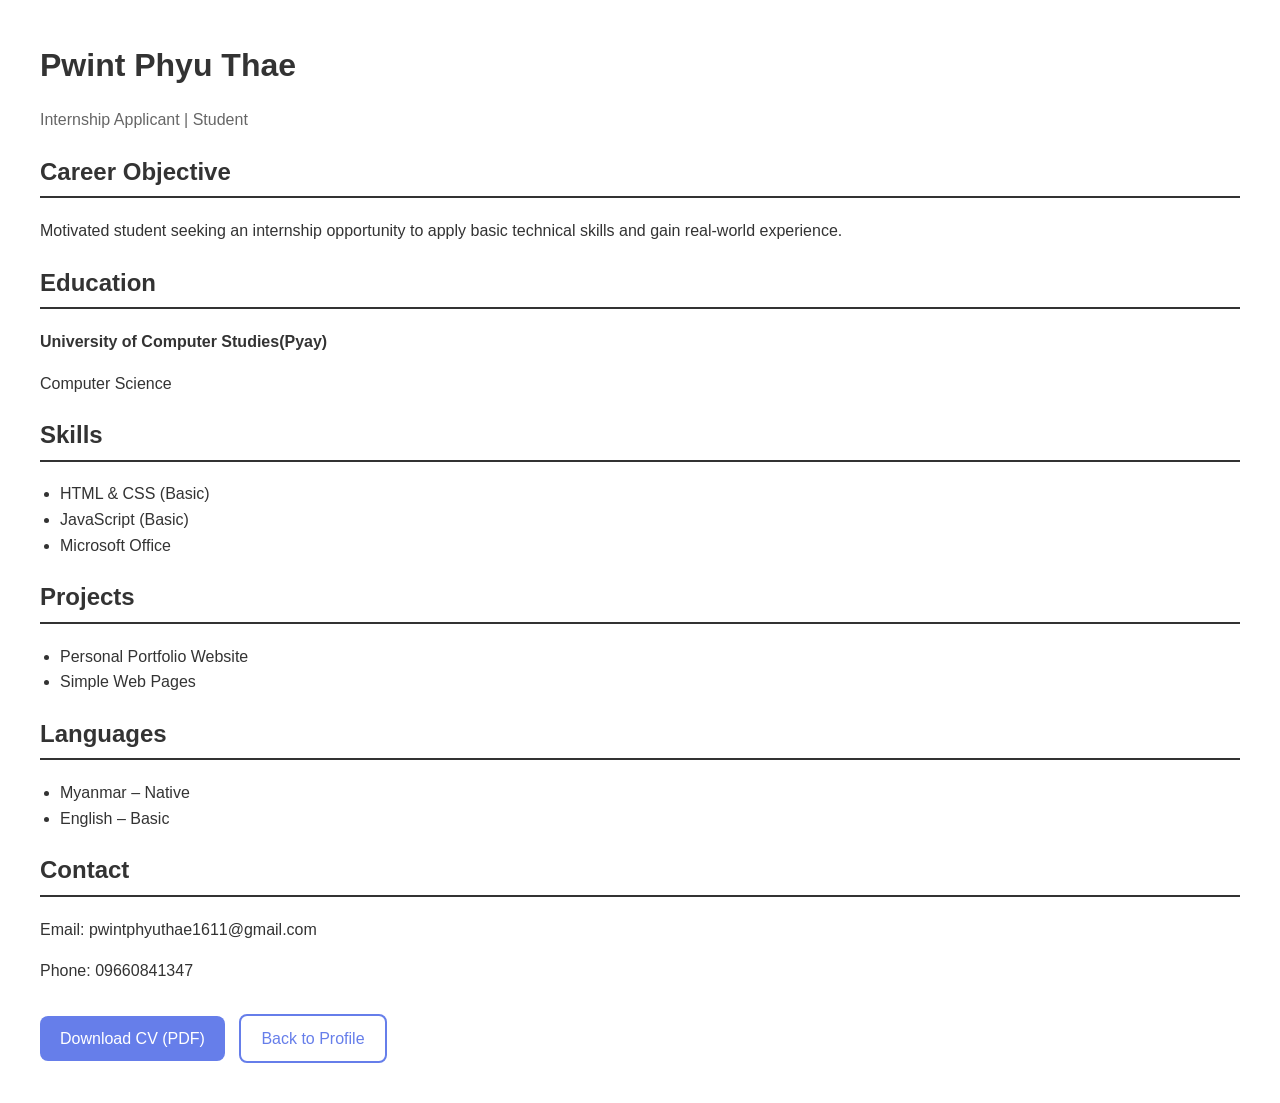
==== cv.html @ a780c313 "Add files via upload" ====
<!DOCTYPE html>
<html lang="en">
<head>
    <meta charset="UTF-8">
    <title>My CV</title>
    <style>
        body {
            font-family: Arial, sans-serif;
            margin: 40px;
            line-height: 1.6;
            color: #333;
        }
        h1 {
            margin-bottom: 5px;
        }
        .subtitle {
            color: #666;
            margin-bottom: 20px;
        }
        .section {
            margin-bottom: 20px;
        }
        .section h2 {
            border-bottom: 2px solid #333;
            padding-bottom: 5px;
        }
        ul {
            padding-left: 20px;
        }
        .buttons {
            margin-top: 30px;
        }
        .btn {
            display: inline-block;
            padding: 10px 20px;
            background: #667eea;
            color: #fff;
            text-decoration: none;
            border-radius: 8px;
            margin-right: 10px;
        }
        .btn.outline {
            background: transparent;
            color: #667eea;
            border: 2px solid #667eea;
        }
    </style>
</head>
<body>

<h1>Pwint Phyu Thae</h1>
<p class="subtitle">Internship Applicant | Student</p>

<div class="section">
    <h2>Career Objective</h2>
    <p>
        Motivated student seeking an internship opportunity to apply basic technical
        skills and gain real-world experience.
    </p>
</div>

<div class="section">
    <h2>Education</h2>
    <p><strong>University of Computer Studies(Pyay)</strong></p>
    <p>Computer Science</p>
</div>

<div class="section">
    <h2>Skills</h2>
    <ul>
        <li>HTML & CSS (Basic)</li>
        <li>JavaScript (Basic)</li>
        <li>Microsoft Office</li>
    </ul>
</div>

<div class="section">
    <h2>Projects</h2>
    <ul>
        <li>Personal Portfolio Website</li>
        <li>Simple Web Pages</li>
    </ul>
</div>

<div class="section">
    <h2>Languages</h2>
    <ul>
        <li>Myanmar – Native</li>
        <li>English – Basic</li>
    </ul>
</div>

<div class="section">
    <h2>Contact</h2>
    <p>Email: pwintphyuthae1611@gmail.com</p>
    <p>Phone: 09660841347</p>
</div>

<div class="buttons">
    <a href="cv.pdf" download class="btn">Download CV (PDF)</a>
    <a href="index.html" class="btn outline">Back to Profile</a>
</div>

</body>
</html>
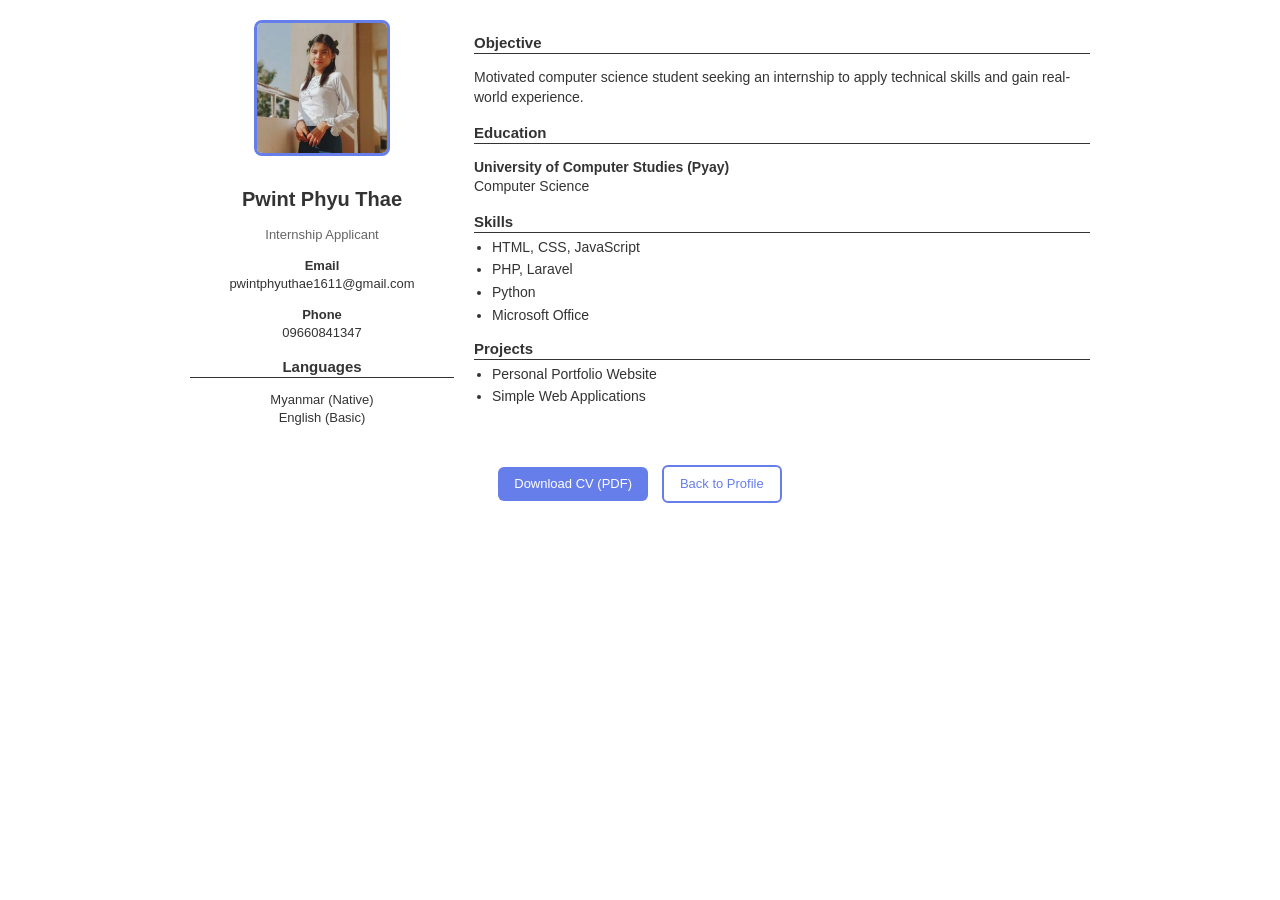
==== commit 75d73caf: "Update cv.html" ====
--- a/cv.html
+++ b/cv.html
@@ -2,100 +2,190 @@
 <html lang="en">
 <head>
     <meta charset="UTF-8">
-    <title>My CV</title>
+    <title>One Page CV</title>
+
+    <meta name="viewport" content="width=device-width, initial-scale=1.0">
+
     <style>
         body {
             font-family: Arial, sans-serif;
-            margin: 40px;
-            line-height: 1.6;
+            margin: 20px;
+            line-height: 1.4;
             color: #333;
+            font-size: 14px;
         }
-        h1 {
+
+        .cv-container {
+            display: flex;
+            max-width: 900px;
+            margin: auto;
+            gap: 20px;
+        }
+
+        /* LEFT */
+        .left {
+            width: 30%;
+            text-align: center;
+            font-size: 13px;
+        }
+
+        /* ✅ Square Photo */
+        .left img {
+            width: 130px;
+            height: 130px;
+            object-fit: cover;
+            border: 3px solid #667eea;
+            border-radius: 8px; /* change to 0 for sharp square */
+            margin-bottom: 10px;
+        }
+
+        .left h1 {
+            font-size: 20px;
+            margin-bottom: 2px;
+        }
+
+        .subtitle {
+            color: #666;
+            margin-bottom: 10px;
+        }
+
+        /* RIGHT */
+        .right {
+            width: 70%;
+        }
+
+        .section {
+            margin-bottom: 12px;
+        }
+
+        .section h2 {
+            font-size: 15px;
+            border-bottom: 1px solid #333;
             margin-bottom: 5px;
         }
-        .subtitle {
-            color: #666;
-            margin-bottom: 20px;
+
+        ul {
+            padding-left: 18px;
+            margin: 0;
         }
-        .section {
-            margin-bottom: 20px;
+
+        li {
+            margin-bottom: 3px;
         }
-        .section h2 {
-            border-bottom: 2px solid #333;
-            padding-bottom: 5px;
+
+        /* Buttons */
+        .buttons {
+            text-align: center;
+            margin-top: 20px;
         }
-        ul {
-            padding-left: 20px;
-        }
-        .buttons {
-            margin-top: 30px;
-        }
+
         .btn {
             display: inline-block;
-            padding: 10px 20px;
+            padding: 8px 16px;
             background: #667eea;
             color: #fff;
             text-decoration: none;
-            border-radius: 8px;
-            margin-right: 10px;
+            border-radius: 6px;
+            margin: 5px;
+            font-size: 13px;
         }
+
         .btn.outline {
             background: transparent;
             color: #667eea;
             border: 2px solid #667eea;
         }
+
+        /* Mobile */
+        @media (max-width: 768px) {
+            .cv-container {
+                flex-direction: column;
+            }
+
+            .left,
+            .right {
+                width: 100%;
+            }
+
+            .left {
+                border-bottom: 1px solid #eee;
+                padding-bottom: 15px;
+                margin-bottom: 15px;
+            }
+        }
+
+        /* Print */
+        @media print {
+            .buttons {
+                display: none;
+            }
+
+            body {
+                margin: 10px;
+            }
+        }
     </style>
 </head>
 <body>
 
-<h1>Pwint Phyu Thae</h1>
-<p class="subtitle">Internship Applicant | Student</p>
+<div class="cv-container">
 
-<div class="section">
-    <h2>Career Objective</h2>
-    <p>
-        Motivated student seeking an internship opportunity to apply basic technical
-        skills and gain real-world experience.
-    </p>
+    <!-- LEFT -->
+    <div class="left">
+        <img src="profile.jpg" alt="Profile Photo">
+        <h1>Pwint Phyu Thae</h1>
+        <p class="subtitle">Internship Applicant</p>
+
+        <p><strong>Email</strong><br>pwintphyuthae1611@gmail.com</p>
+        <p><strong>Phone</strong><br>09660841347</p>
+
+        <div class="section">
+            <h2>Languages</h2>
+            <p>Myanmar (Native)<br>English (Basic)</p>
+        </div>
+    </div>
+
+    <!-- RIGHT -->
+    <div class="right">
+
+        <div class="section">
+            <h2>Objective</h2>
+            <p>
+                Motivated computer science student seeking an internship to apply technical
+                skills and gain real-world experience.
+            </p>
+        </div>
+
+        <div class="section">
+            <h2>Education</h2>
+            <p>
+                <strong>University of Computer Studies (Pyay)</strong><br>
+                Computer Science
+            </p>
+        </div>
+
+        <div class="section">
+            <h2>Skills</h2>
+            <ul>
+                <li>HTML, CSS, JavaScript</li>
+                <li>PHP, Laravel</li>
+                <li>Python</li>
+                <li>Microsoft Office</li>
+            </ul>
+        </div>
+
+        <div class="section">
+            <h2>Projects</h2>
+            <ul>
+                <li>Personal Portfolio Website</li>
+                <li>Simple Web Applications</li>
+            </ul>
+        </div>
+
+    </div>
 </div>
 
-<div class="section">
-    <h2>Education</h2>
-    <p><strong>University of Computer Studies(Pyay)</strong></p>
-    <p>Computer Science</p>
-</div>
-
-<div class="section">
-    <h2>Skills</h2>
-    <ul>
-        <li>HTML & CSS (Basic)</li>
-        <li>JavaScript (Basic)</li>
-        <li>Microsoft Office</li>
-    </ul>
-</div>
-
-<div class="section">
-    <h2>Projects</h2>
-    <ul>
-        <li>Personal Portfolio Website</li>
-        <li>Simple Web Pages</li>
-    </ul>
-</div>
-
-<div class="section">
-    <h2>Languages</h2>
-    <ul>
-        <li>Myanmar – Native</li>
-        <li>English – Basic</li>
-    </ul>
-</div>
-
-<div class="section">
-    <h2>Contact</h2>
-    <p>Email: pwintphyuthae1611@gmail.com</p>
-    <p>Phone: 09660841347</p>
-</div>
-
+<!-- BUTTONS -->
 <div class="buttons">
     <a href="cv.pdf" download class="btn">Download CV (PDF)</a>
     <a href="index.html" class="btn outline">Back to Profile</a>
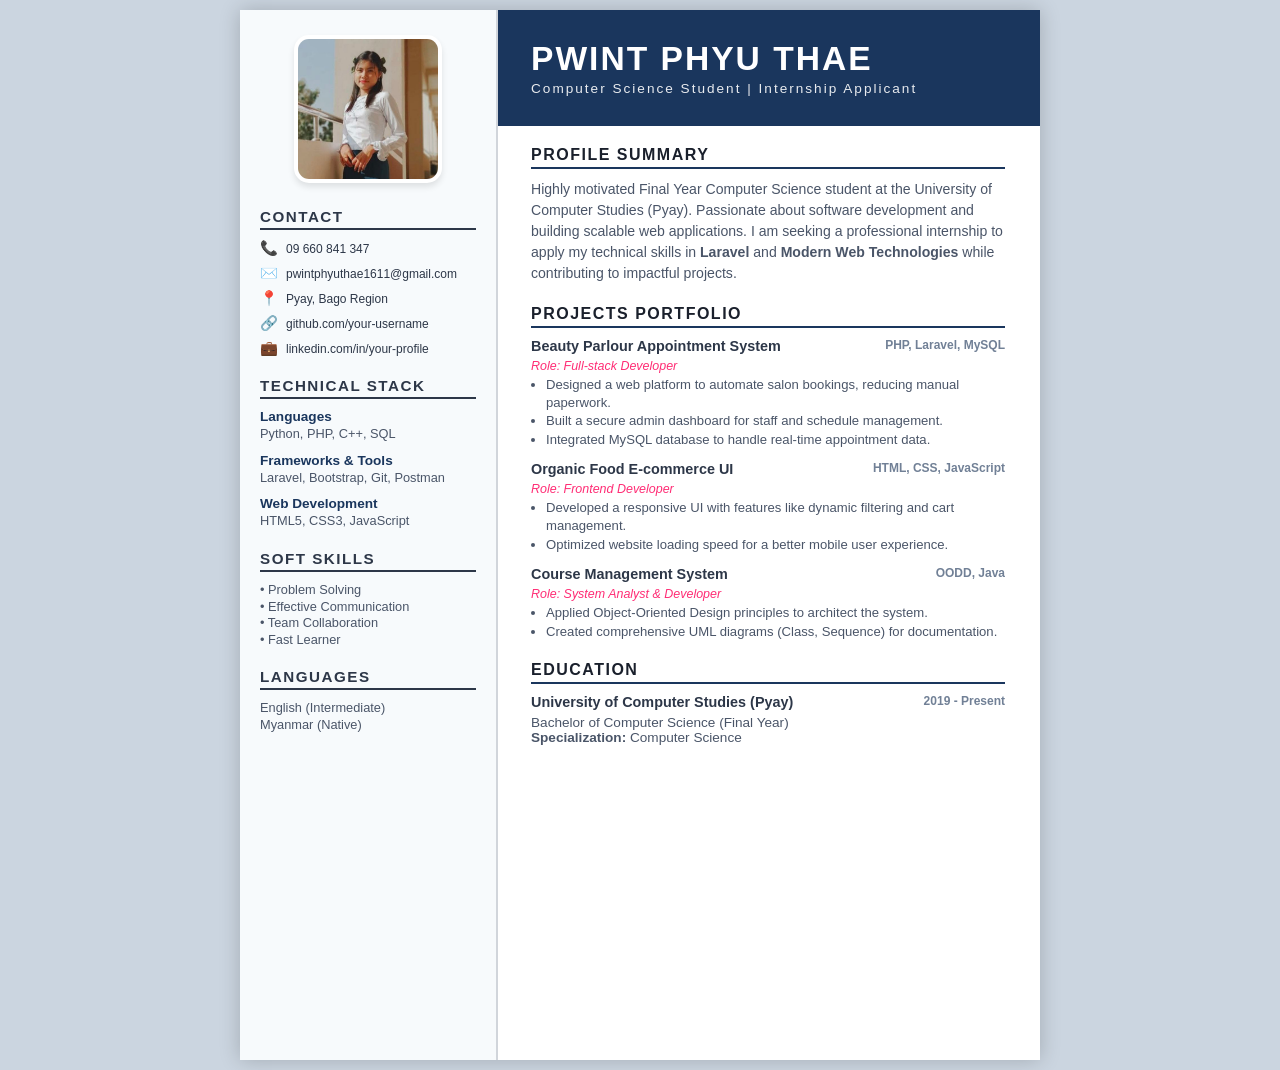
==== commit e3c6ddef: "Update cv.html" ====
--- a/cv.html
+++ b/cv.html
@@ -2,194 +2,340 @@
 <html lang="en">
 <head>
     <meta charset="UTF-8">
-    <title>One Page CV</title>
-
     <meta name="viewport" content="width=device-width, initial-scale=1.0">
-
+    <title>Pwint Phyu Thae - Resume</title>
     <style>
+        :root {
+            --dark-blue: #1a365d;
+            --light-gray: #e2e8f0;
+            --text-gray: #4a5568;
+            --sidebar-bg: #f7fafc;
+            --accent-pink: #ff2d75;
+        }
+
         body {
-            font-family: Arial, sans-serif;
-            margin: 20px;
+            font-family: 'Segoe UI', Tahoma, Geneva, Verdana, sans-serif;
+            margin: 0;
+            padding: 0;
+            background-color: #cbd5e0;
+            display: flex;
+            justify-content: center;
+            color: #2d3748;
+        }
+
+        .resume-container {
+            background-color: white;
+            width: 800px;
+            height: 1050px;
+            display: flex;
+            position: relative; /* မြဉ်းကြောင်းအတွက် position သတ်မှတ်ချက် */
+            box-shadow: 0 0 20px rgba(0,0,0,0.2);
+            margin: 10px;
+            overflow: hidden;
+        }
+
+        /* အလယ်က မြဉ်းကြောင်းကို ပိုသေချာအောင် Pseudo-element သုံးထားပါတယ် */
+        .resume-container::before {
+            content: "";
+            position: absolute;
+            left: 32%;
+            top: 0;
+            bottom: 0;
+            width: 1.5px;
+            background-color: #d1d5db; /* မြဉ်းကြောင်းအရောင် */
+            z-index: 10;
+        }
+
+        /* Sidebar Styling */
+        .sidebar {
+            width: 32%;
+            background-color: var(--sidebar-bg);
+            padding: 25px 20px;
+            box-sizing: border-box;
+            -webkit-print-color-adjust: exact;
+        }
+
+        .profile-img {
+            width: 140px;
+            height: 140px;
+            background-color: #ddd;
+            border-radius: 15px;
+            margin-bottom: 25px;
+            object-fit: cover;
+            border: 4px solid white;
+            box-shadow: 0 4px 6px rgba(0,0,0,0.1);
+            display: block;
+            margin-left: auto;
+            margin-right: auto;
+        }
+
+        .sidebar-section {
+            margin-bottom: 20px;
+        }
+
+        .sidebar-title {
+            text-transform: uppercase;
+            letter-spacing: 1.5px;
+            font-weight: bold;
+            border-bottom: 2px solid #2d3748;
+            padding-bottom: 3px;
+            margin-bottom: 10px;
+            font-size: 0.95rem;
+        }
+
+        .contact-item {
+            display: flex;
+            align-items: center;
+            margin-bottom: 8px;
+            font-size: 0.75rem;
+            word-break: break-all;
+        }
+
+        .contact-item span {
+            margin-right: 8px;
+            font-size: 0.9rem;
+            color: var(--dark-blue);
+        }
+
+        .skill-group {
+            margin-bottom: 10px;
+        }
+
+        .skill-header {
+            font-weight: bold;
+            font-size: 0.85rem;
+            color: var(--dark-blue);
+            margin-bottom: 2px;
+        }
+
+        .skill-tags {
+            font-size: 0.8rem;
+            color: var(--text-gray);
+            line-height: 1.3;
+        }
+
+        /* Main Content */
+        .main-content {
+            width: 68%;
+            background-color: white;
+        }
+
+        .header-banner {
+            background-color: var(--dark-blue);
+            color: white;
+            padding: 30px 35px;
+            -webkit-print-color-adjust: exact;
+        }
+
+        .header-banner h1 {
+            margin: 0;
+            font-size: 2.1rem;
+            text-transform: uppercase;
+            letter-spacing: 2px;
+        }
+
+        .header-banner p {
+            margin: 3px 0 0;
+            letter-spacing: 2px;
+            font-size: 0.85rem;
+            opacity: 0.9;
+        }
+
+        .content-padding {
+            padding: 20px 35px;
+        }
+
+        .main-section {
+            margin-bottom: 20px;
+        }
+
+        .main-title {
+            text-transform: uppercase;
+            letter-spacing: 1.5px;
+            font-weight: bold;
+            border-bottom: 2px solid var(--dark-blue);
+            padding-bottom: 3px;
+            margin-bottom: 10px;
+            color: #1a202c;
+            font-size: 1rem;
+        }
+
+        .profile-text {
+            line-height: 1.5;
+            color: var(--text-gray);
+            font-size: 0.88rem;
+        }
+
+        .exp-header {
+            display: flex;
+            justify-content: space-between;
+            font-weight: bold;
+            margin-bottom: 5px;
+            font-size: 0.9rem;
+        }
+
+        .project-block {
+            margin-bottom: 12px;
+        }
+
+        .project-name {
+            font-weight: bold;
+            font-size: 0.9rem;
+            color: #2d3748;
+        }
+
+        .project-role {
+            font-size: 0.78rem;
+            color: var(--accent-pink);
+            font-style: italic;
+            margin-bottom: 3px;
+        }
+
+        .project-desc {
+            margin: 3px 0 8px 15px;
+            font-size: 0.82rem;
+            color: var(--text-gray);
             line-height: 1.4;
-            color: #333;
-            font-size: 14px;
-        }
-
-        .cv-container {
-            display: flex;
-            max-width: 900px;
-            margin: auto;
-            gap: 20px;
-        }
-
-        /* LEFT */
-        .left {
-            width: 30%;
-            text-align: center;
-            font-size: 13px;
-        }
-
-        /* ✅ Square Photo */
-        .left img {
-            width: 130px;
-            height: 130px;
-            object-fit: cover;
-            border: 3px solid #667eea;
-            border-radius: 8px; /* change to 0 for sharp square */
-            margin-bottom: 10px;
-        }
-
-        .left h1 {
-            font-size: 20px;
-            margin-bottom: 2px;
-        }
-
-        .subtitle {
-            color: #666;
-            margin-bottom: 10px;
-        }
-
-        /* RIGHT */
-        .right {
-            width: 70%;
-        }
-
-        .section {
-            margin-bottom: 12px;
-        }
-
-        .section h2 {
-            font-size: 15px;
-            border-bottom: 1px solid #333;
-            margin-bottom: 5px;
-        }
-
-        ul {
-            padding-left: 18px;
-            margin: 0;
-        }
-
-        li {
-            margin-bottom: 3px;
-        }
-
-        /* Buttons */
-        .buttons {
-            text-align: center;
-            margin-top: 20px;
-        }
-
-        .btn {
-            display: inline-block;
-            padding: 8px 16px;
-            background: #667eea;
-            color: #fff;
-            text-decoration: none;
-            border-radius: 6px;
-            margin: 5px;
-            font-size: 13px;
-        }
-
-        .btn.outline {
-            background: transparent;
-            color: #667eea;
-            border: 2px solid #667eea;
-        }
-
-        /* Mobile */
-        @media (max-width: 768px) {
-            .cv-container {
-                flex-direction: column;
+            padding-left: 0;
+        }
+
+        .date {
+            color: #718096;
+            font-size: 0.75rem;
+        }
+
+        @media print {
+            body { background: none; margin: 0; -webkit-print-color-adjust: exact; }
+            .resume-container { margin: 0; box-shadow: none; width: 100%; height: 100%; }
+            .resume-container::before { 
+                background-color: #ccc !important; /* PDF မှာ မြဉ်းကြောင်း သေချာပေါ်အောင် */
+                -webkit-print-color-adjust: exact;
             }
-
-            .left,
-            .right {
-                width: 100%;
-            }
-
-            .left {
-                border-bottom: 1px solid #eee;
-                padding-bottom: 15px;
-                margin-bottom: 15px;
-            }
-        }
-
-        /* Print */
-        @media print {
-            .buttons {
-                display: none;
-            }
-
-            body {
-                margin: 10px;
-            }
+            @page { margin: 0; size: A4; }
         }
     </style>
 </head>
 <body>
 
-<div class="cv-container">
-
-    <!-- LEFT -->
-    <div class="left">
-        <img src="profile.jpg" alt="Profile Photo">
-        <h1>Pwint Phyu Thae</h1>
-        <p class="subtitle">Internship Applicant</p>
-
-        <p><strong>Email</strong><br>pwintphyuthae1611@gmail.com</p>
-        <p><strong>Phone</strong><br>09660841347</p>
-
-        <div class="section">
-            <h2>Languages</h2>
-            <p>Myanmar (Native)<br>English (Basic)</p>
+<div class="resume-container">
+    <div class="sidebar">
+        <img src="profile.jpg" alt="Pwint Phyu Thae" class="profile-img">
+        
+        <div class="sidebar-section">
+            <div class="sidebar-title">Contact</div>
+            <div class="contact-item"><span>📞</span> 09 660 841 347</div>
+            <div class="contact-item"><span>✉️</span> pwintphyuthae1611@gmail.com</div>
+            <div class="contact-item"><span>📍</span> Pyay, Bago Region</div>
+            <div class="contact-item"><span>🔗</span> github.com/your-username</div>
+            <div class="contact-item"><span>💼</span> linkedin.com/in/your-profile</div>
+        </div>
+
+        <div class="sidebar-section">
+            <div class="sidebar-title">Technical Stack</div>
+            <div class="skill-group">
+                <div class="skill-header">Languages</div>
+                <div class="skill-tags">Python, PHP, C++, SQL</div>
+            </div>
+            <div class="skill-group">
+                <div class="skill-header">Frameworks & Tools</div>
+                <div class="skill-tags">Laravel, Bootstrap, Git, Postman</div>
+            </div>
+            <div class="skill-group">
+                <div class="skill-header">Web Development</div>
+                <div class="skill-tags">HTML5, CSS3, JavaScript</div>
+            </div>
+        </div>
+
+        <div class="sidebar-section">
+            <div class="sidebar-title">Soft Skills</div>
+            <div class="skill-tags">
+                • Problem Solving<br>
+                • Effective Communication<br>
+                • Team Collaboration<br>
+                • Fast Learner
+            </div>
+        </div>
+
+        <div class="sidebar-section">
+            <div class="sidebar-title">Languages</div>
+            <div class="skill-tags">
+                English (Intermediate)<br>
+                Myanmar (Native)
+            </div>
         </div>
     </div>
 
-    <!-- RIGHT -->
-    <div class="right">
-
-        <div class="section">
-            <h2>Objective</h2>
-            <p>
-                Motivated computer science student seeking an internship to apply technical
-                skills and gain real-world experience.
-            </p>
-        </div>
-
-        <div class="section">
-            <h2>Education</h2>
-            <p>
-                <strong>University of Computer Studies (Pyay)</strong><br>
-                Computer Science
-            </p>
-        </div>
-
-        <div class="section">
-            <h2>Skills</h2>
-            <ul>
-                <li>HTML, CSS, JavaScript</li>
-                <li>PHP, Laravel</li>
-                <li>Python</li>
-                <li>Microsoft Office</li>
-            </ul>
-        </div>
-
-        <div class="section">
-            <h2>Projects</h2>
-            <ul>
-                <li>Personal Portfolio Website</li>
-                <li>Simple Web Applications</li>
-            </ul>
-        </div>
-
+    <div class="main-content">
+        <div class="header-banner">
+            <h1>PWINT PHYU THAE</h1>
+            <p>Computer Science Student | Internship Applicant</p>
+        </div>
+
+        <div class="content-padding">
+            <section class="main-section">
+                <div class="main-title">Profile Summary</div>
+                <div class="profile-text">
+                    Highly motivated Final Year Computer Science student at the University of Computer Studies (Pyay). 
+                    Passionate about software development and building scalable web applications. 
+                    I am seeking a professional internship to apply my technical skills in <strong>Laravel</strong> and <strong>Modern Web Technologies</strong> while contributing to impactful projects.
+                </div>
+            </section>
+
+            <section class="main-section">
+                <div class="main-title">Projects Portfolio</div>
+                
+                <div class="project-block">
+                    <div class="exp-header">
+                        <span class="project-name">Beauty Parlour Appointment System</span>
+                        <span class="date">PHP, Laravel, MySQL</span>
+                    </div>
+                    <div class="project-role">Role: Full-stack Developer</div>
+                    <ul class="project-desc">
+                        <li>Designed a web platform to automate salon bookings, reducing manual paperwork.</li>
+                        <li>Built a secure admin dashboard for staff and schedule management.</li>
+                        <li>Integrated MySQL database to handle real-time appointment data.</li>
+                    </ul>
+                </div>
+
+                <div class="project-block">
+                    <div class="exp-header">
+                        <span class="project-name">Organic Food E-commerce UI</span>
+                        <span class="date">HTML, CSS, JavaScript</span>
+                    </div>
+                    <div class="project-role">Role: Frontend Developer</div>
+                    <ul class="project-desc">
+                        <li>Developed a responsive UI with features like dynamic filtering and cart management.</li>
+                        <li>Optimized website loading speed for a better mobile user experience.</li>
+                    </ul>
+                </div>
+
+                <div class="project-block">
+                    <div class="exp-header">
+                        <span class="project-name">Course Management System</span>
+                        <span class="date">OODD, Java</span>
+                    </div>
+                    <div class="project-role">Role: System Analyst & Developer</div>
+                    <ul class="project-desc">
+                        <li>Applied Object-Oriented Design principles to architect the system.</li>
+                        <li>Created comprehensive UML diagrams (Class, Sequence) for documentation.</li>
+                    </ul>
+                </div>
+            </section>
+
+            <section class="main-section">
+                <div class="main-title">Education</div>
+                <div class="exp-header">
+                    <span>University of Computer Studies (Pyay)</span>
+                    <span class="date">2019 - Present</span>
+                </div>
+                <div style="font-size: 0.85rem; color: var(--text-gray);">
+                    Bachelor of Computer Science (Final Year)<br>
+                    <strong>Specialization:</strong> Computer Science
+                </div>
+            </section>
+        </div>
     </div>
 </div>
 
-<!-- BUTTONS -->
-<div class="buttons">
-    <a href="cv.pdf" download class="btn">Download CV (PDF)</a>
-    <a href="index.html" class="btn outline">Back to Profile</a>
-</div>
-
 </body>
 </html>
